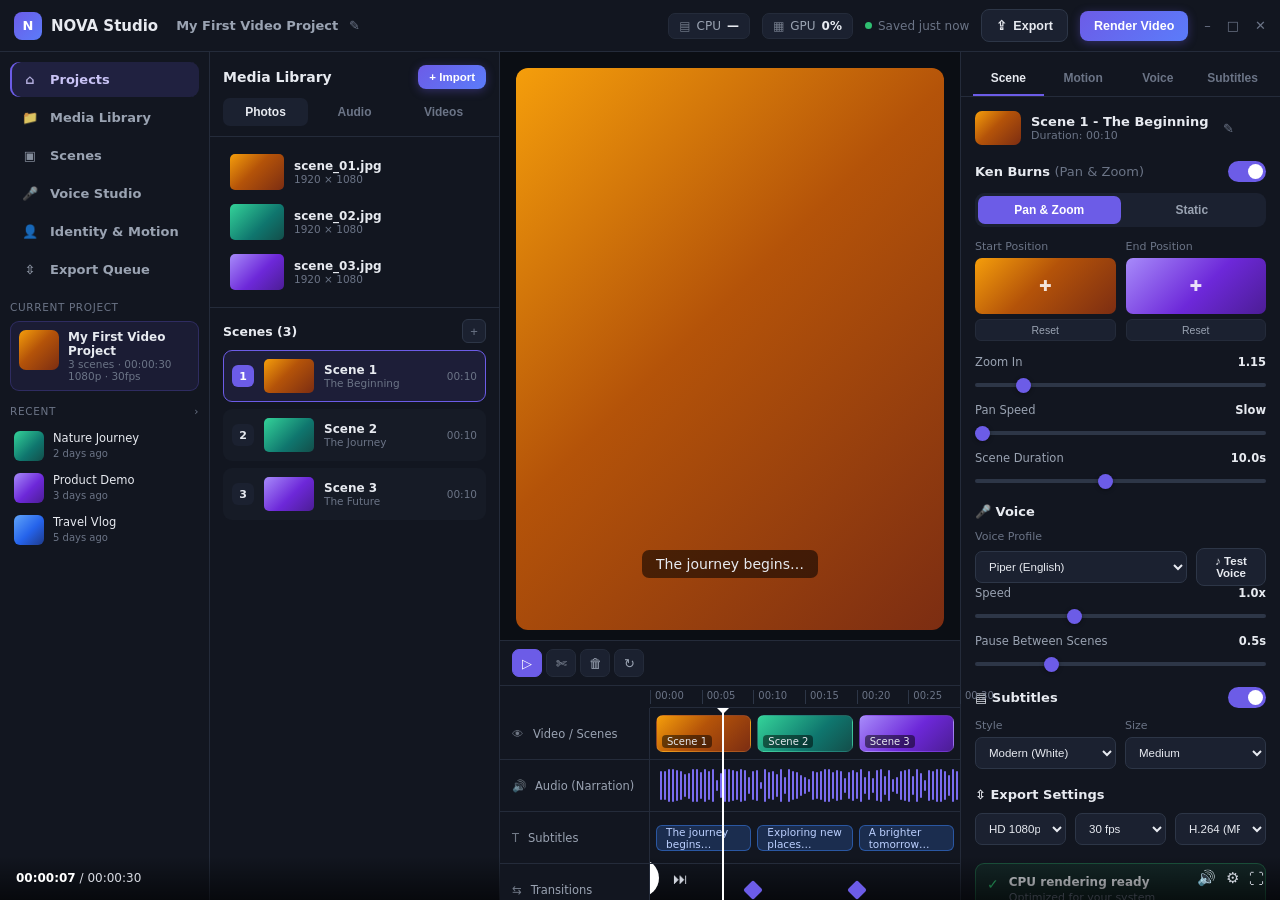
==== webapp/static/index.html @ 75156534 "Add NOVA Studio dashboard (web UI in a native window) + .exe packaging The main app is now a full st" ====
<!doctype html>
<html lang="en">
<head>
<meta charset="utf-8">
<meta name="viewport" content="width=device-width, initial-scale=1">
<title>NOVA Studio</title>
<link rel="stylesheet" href="css/app.css">
</head>
<body>
<div id="app">

  <!-- ===== TOP BAR ===== -->
  <header class="topbar">
    <div class="brand">
      <span class="logo">N</span>
      <span class="brand-name">NOVA Studio</span>
    </div>
    <div class="project-title">
      <span id="projectName">My First Video Project</span>
      <button class="icon-btn" title="Rename">&#9998;</button>
    </div>
    <div class="top-right">
      <div class="meter"><span class="meter-ic">&#9636;</span> CPU <b id="cpuPct">—</b></div>
      <div class="meter"><span class="meter-ic">&#9638;</span> GPU <b id="gpuPct">0%</b></div>
      <div class="saved"><span class="dot"></span> <span id="savedLabel">Saved just now</span></div>
      <button class="btn ghost" id="exportBtn"><span>&#8682;</span> Export</button>
      <button class="btn primary" id="renderBtn">Render Video</button>
      <div class="winctl"><span>&#8211;</span><span>&#9633;</span><span class="x">&#10005;</span></div>
    </div>
  </header>

  <div class="main">
    <!-- ===== LEFT NAV RAIL ===== -->
    <nav class="rail">
      <ul class="nav">
        <li class="nav-item active" data-view="projects"><span class="ni">&#8962;</span> Projects</li>
        <li class="nav-item" data-view="media"><span class="ni">&#128193;</span> Media Library</li>
        <li class="nav-item" data-view="scenes"><span class="ni">&#9635;</span> Scenes</li>
        <li class="nav-item" data-view="voice"><span class="ni">&#127908;</span> Voice Studio</li>
        <li class="nav-item" data-view="identity"><span class="ni">&#128100;</span> Identity &amp; Motion</li>
        <li class="nav-item" data-view="export"><span class="ni">&#8691;</span> Export Queue</li>
      </ul>
      <div class="rail-section">
        <div class="rail-h">Current Project</div>
        <div class="cur-project">
          <div class="cp-thumb grad-a"></div>
          <div class="cp-meta">
            <div class="cp-name">My First Video Project</div>
            <div class="cp-sub"><span id="cpScenes">3 scenes</span> &middot; <span id="cpDur">00:00:30</span></div>
            <div class="cp-sub">1080p &middot; 30fps</div>
          </div>
        </div>
      </div>
      <div class="rail-section">
        <div class="rail-h">Recent <span class="rail-more">&#8250;</span></div>
        <ul class="recent">
          <li><span class="rc-thumb grad-b"></span><span class="rc-t">Nature Journey<br><i>2 days ago</i></span></li>
          <li><span class="rc-thumb grad-c"></span><span class="rc-t">Product Demo<br><i>3 days ago</i></span></li>
          <li><span class="rc-thumb grad-d"></span><span class="rc-t">Travel Vlog<br><i>5 days ago</i></span></li>
        </ul>
      </div>
    </nav>

    <!-- ===== MEDIA LIBRARY COLUMN ===== -->
    <section class="library">
      <div class="lib-head">
        <h2>Media Library</h2>
        <button class="btn primary sm" id="importBtn">+ Import</button>
      </div>
      <div class="tabs" id="mediaTabs">
        <button class="tab active" data-tab="photos">Photos</button>
        <button class="tab" data-tab="audio">Audio</button>
        <button class="tab" data-tab="videos">Videos</button>
      </div>
      <div class="media-list" id="mediaList"><!-- filled by JS --></div>

      <div class="scenes-head">
        <h3>Scenes (<span id="sceneCount">3</span>)</h3>
        <button class="icon-btn add" id="addSceneBtn">+</button>
      </div>
      <div class="scene-list" id="sceneList"><!-- filled by JS --></div>
    </section>

    <!-- ===== CENTER: PREVIEW + TIMELINE ===== -->
    <section class="stage">
      <div class="preview">
        <div class="preview-canvas" id="previewCanvas">
          <div class="pv-frame grad-a" id="pvFrame"></div>
          <div class="pv-caption" id="pvCaption">The journey begins…</div>
        </div>
        <div class="transport">
          <span class="tc-time"><b id="curTime">00:00:07</b> / <span id="totTime">00:00:30</span></span>
          <div class="tc-mid">
            <button class="tc-btn" id="prevBtn">&#9198;</button>
            <button class="tc-play" id="playBtn">&#9654;</button>
            <button class="tc-btn" id="nextBtn">&#9197;</button>
          </div>
          <div class="tc-right">
            <button class="tc-btn" id="muteBtn">&#128266;</button>
            <button class="tc-btn">&#9881;</button>
            <button class="tc-btn">&#9974;</button>
          </div>
        </div>
      </div>

      <div class="timeline">
        <div class="tl-toolbar">
          <button class="tlb active">&#9655;</button>
          <button class="tlb">&#9988;</button>
          <button class="tlb">&#128465;</button>
          <button class="tlb">&#8635;</button>
        </div>
        <div class="tl-ruler" id="tlRuler"><!-- ticks --></div>
        <div class="tl-body">
          <div class="tl-row">
            <div class="tl-label"><span>&#128065;</span> Video / Scenes</div>
            <div class="tl-track" id="trackVideo"></div>
          </div>
          <div class="tl-row">
            <div class="tl-label"><span>&#128266;</span> Audio (Narration)</div>
            <div class="tl-track" id="trackAudio"><div class="waveform" id="waveform"></div></div>
          </div>
          <div class="tl-row">
            <div class="tl-label"><span>T</span> Subtitles</div>
            <div class="tl-track" id="trackSubs"></div>
          </div>
          <div class="tl-row">
            <div class="tl-label"><span>&#8646;</span> Transitions</div>
            <div class="tl-track" id="trackTrans"></div>
          </div>
          <div class="tl-playhead" id="playhead"></div>
        </div>
      </div>
    </section>

    <!-- ===== RIGHT PROPERTIES PANEL ===== -->
    <aside class="props">
      <div class="prop-tabs" id="propTabs">
        <button class="ptab active" data-ptab="scene">Scene</button>
        <button class="ptab" data-ptab="motion">Motion</button>
        <button class="ptab" data-ptab="voice">Voice</button>
        <button class="ptab" data-ptab="subs">Subtitles</button>
      </div>
      <div class="prop-body">
        <div class="scene-head">
          <div class="sh-thumb grad-a"></div>
          <div class="sh-meta">
            <div class="sh-name" id="shName">Scene 1 - The Beginning</div>
            <div class="sh-dur">Duration: <span id="shDur">00:10</span></div>
          </div>
          <button class="icon-btn">&#9998;</button>
        </div>

        <!-- Motion / Ken Burns -->
        <div class="prop-group">
          <div class="pg-head">
            <span>Ken Burns <i>(Pan &amp; Zoom)</i></span>
            <label class="switch"><input type="checkbox" id="kbToggle" checked><span class="slider"></span></label>
          </div>
          <div class="seg" id="kbSeg">
            <button class="seg-btn active" data-seg="panzoom">Pan &amp; Zoom</button>
            <button class="seg-btn" data-seg="static">Static</button>
          </div>
          <div class="pos-row">
            <div class="pos"><div class="pos-label">Start Position</div><div class="pos-thumb grad-b"><span class="crosshair">&#10010;</span></div><button class="mini">Reset</button></div>
            <div class="pos"><div class="pos-label">End Position</div><div class="pos-thumb grad-c"><span class="crosshair">&#10010;</span></div><button class="mini">Reset</button></div>
          </div>
          <div class="field"><div class="fl"><span>Zoom In</span><b id="zoomVal">1.15</b></div>
            <input type="range" id="zoom" min="1" max="2" step="0.01" value="1.15"></div>
          <div class="field"><div class="fl"><span>Pan Speed</span><b id="panVal">Slow</b></div>
            <input type="range" id="pan" min="0" max="2" step="1" value="0"></div>
          <div class="field"><div class="fl"><span>Scene Duration</span><b id="durVal">10.0s</b></div>
            <input type="range" id="dur" min="2" max="20" step="0.5" value="10"></div>
        </div>

        <!-- Voice -->
        <div class="prop-group">
          <div class="pg-head2"><span>&#127908; Voice</span></div>
          <div class="fl2">Voice Profile</div>
          <div class="row2">
            <select class="select" id="voiceSel"><option>Piper (English)</option></select>
            <button class="btn ghost sm" id="testVoiceBtn">&#9834; Test Voice</button>
          </div>
          <div class="field"><div class="fl"><span>Speed</span><b id="vspeedVal">1.0x</b></div>
            <input type="range" id="vspeed" min="0.5" max="2" step="0.1" value="1"></div>
          <div class="field"><div class="fl"><span>Pause Between Scenes</span><b id="vpauseVal">0.5s</b></div>
            <input type="range" id="vpause" min="0" max="2" step="0.1" value="0.5"></div>
        </div>

        <!-- Subtitles -->
        <div class="prop-group">
          <div class="pg-head">
            <span>&#9636; Subtitles</span>
            <label class="switch"><input type="checkbox" id="subToggle" checked><span class="slider"></span></label>
          </div>
          <div class="row2 grid2">
            <div><div class="fl2">Style</div><select class="select" id="subStyle"><option>Modern (White)</option><option>Bold (Yellow)</option><option>Boxed</option></select></div>
            <div><div class="fl2">Size</div><select class="select" id="subSize"><option>Small</option><option selected>Medium</option><option>Large</option></select></div>
          </div>
        </div>

        <!-- Export settings -->
        <div class="prop-group">
          <div class="pg-head2"><span>&#8691; Export Settings</span></div>
          <div class="row2 grid3">
            <select class="select" id="expRes"><option>HD 1080p</option><option>HD 720p</option><option>4K 2160p</option></select>
            <select class="select" id="expFps"><option>30 fps</option><option>24 fps</option><option>60 fps</option></select>
            <select class="select" id="expCodec"><option>H.264 (MP4)</option><option>H.265 (MP4)</option></select>
          </div>
        </div>

        <!-- Status cards -->
        <div class="status-card ok" id="cpuCard">
          <span class="sc-ic">&#10003;</span>
          <div><b>CPU rendering ready</b><i>Optimized for your system</i></div>
        </div>
        <div class="status-card info" id="gpuCard">
          <span class="sc-ic">&#9432;</span>
          <div><b>Talking-head generation unavailable</b><i>Requires NVIDIA GPU (CUDA) and approved models.</i></div>
        </div>
      </div>
    </aside>
  </div>

  <!-- toast / render overlay -->
  <div class="overlay" id="overlay">
    <div class="overlay-card">
      <div class="spinner" id="ovSpinner"></div>
      <div class="ov-title" id="ovTitle">Rendering…</div>
      <div class="ov-sub" id="ovSub"></div>
      <div class="ov-prog"><i id="ovBar"></i></div>
      <div class="ov-actions" id="ovActions"></div>
    </div>
  </div>
</div>
<input type="file" id="filePicker" multiple accept="image/*" style="display:none">
<script src="js/app.js"></script>
</body>
</html>
---- webapp/static/css/app.css ----
:root{
  --bg:#0b0e14; --panel:#121620; --panel2:#161b26; --panel3:#1b2130;
  --line:#242b3a; --line2:#2d3647;
  --txt:#e7eaf0; --txt2:#9aa3b2; --txt3:#6b7486;
  --accent:#6c5ce7; --accent2:#5b7cfa; --accent-grad:linear-gradient(135deg,#6c5ce7,#5b7cfa);
  --ok:#2fbf71; --info:#3b82f6; --warn:#f0a93b;
  --radius:10px;
}
*{box-sizing:border-box;margin:0;padding:0}
html,body{height:100%}
body{font-family:"Segoe UI","DejaVu Sans",system-ui,sans-serif;background:var(--bg);color:var(--txt);font-size:13px;overflow:hidden}
#app{display:flex;flex-direction:column;height:100vh}
b{font-weight:600}
.icon-btn{background:none;border:none;color:var(--txt3);cursor:pointer;font-size:13px;padding:2px 5px;border-radius:5px}
.icon-btn:hover{color:var(--txt);background:var(--panel3)}
.btn{border:none;border-radius:8px;cursor:pointer;font-size:12.5px;font-weight:600;padding:8px 14px;color:#fff;display:inline-flex;align-items:center;gap:6px}
.btn.primary{background:var(--accent-grad);box-shadow:0 2px 10px rgba(108,92,231,.35)}
.btn.primary:hover{filter:brightness(1.08)}
.btn.ghost{background:var(--panel3);color:var(--txt);border:1px solid var(--line2)}
.btn.ghost:hover{background:var(--line)}
.btn.sm{padding:6px 11px;font-size:11.5px}

/* ===== TOP BAR ===== */
.topbar{height:52px;display:flex;align-items:center;gap:18px;padding:0 14px;background:var(--panel);border-bottom:1px solid var(--line);flex:0 0 auto}
.brand{display:flex;align-items:center;gap:9px}
.logo{width:28px;height:28px;border-radius:8px;background:var(--accent-grad);display:grid;place-items:center;font-weight:800;color:#fff}
.brand-name{font-weight:700;font-size:15px}
.project-title{display:flex;align-items:center;gap:6px;color:var(--txt2);font-weight:600}
.top-right{margin-left:auto;display:flex;align-items:center;gap:12px}
.meter{display:flex;align-items:center;gap:6px;color:var(--txt2);font-size:12px;background:var(--panel3);padding:5px 10px;border-radius:7px;border:1px solid var(--line)}
.meter b{color:var(--txt)}
.meter-ic{opacity:.7}
.saved{display:flex;align-items:center;gap:6px;color:var(--txt3);font-size:12px}
.saved .dot{width:7px;height:7px;border-radius:50%;background:var(--ok)}
.winctl{display:flex;gap:16px;color:var(--txt3);margin-left:4px}
.winctl span{cursor:pointer}.winctl .x:hover{color:#e5533d}

/* ===== LAYOUT ===== */
.main{flex:1;display:flex;min-height:0}
.rail{width:210px;flex:0 0 210px;background:var(--panel);border-right:1px solid var(--line);padding:10px;overflow-y:auto}
.library{width:290px;flex:0 0 290px;background:var(--panel);border-right:1px solid var(--line);display:flex;flex-direction:column;min-height:0}
.stage{flex:1;display:flex;flex-direction:column;min-width:0;background:var(--bg)}
.props{width:320px;flex:0 0 320px;background:var(--panel);border-left:1px solid var(--line);display:flex;flex-direction:column;min-height:0}

/* ===== NAV ===== */
.nav{list-style:none;margin-bottom:8px}
.nav-item{display:flex;align-items:center;gap:11px;padding:10px 11px;border-radius:9px;color:var(--txt2);cursor:pointer;font-weight:600;margin-bottom:3px}
.nav-item .ni{width:18px;text-align:center;opacity:.85}
.nav-item:hover{background:var(--panel3);color:var(--txt)}
.nav-item.active{background:rgba(108,92,231,.16);color:#c9c3f5;box-shadow:inset 2px 0 0 var(--accent)}
.rail-section{margin-top:14px}
.rail-h{font-size:10.5px;text-transform:uppercase;letter-spacing:.06em;color:var(--txt3);margin-bottom:8px;display:flex;justify-content:space-between}
.cur-project{display:flex;gap:9px;padding:8px;background:rgba(108,92,231,.1);border:1px solid rgba(108,92,231,.25);border-radius:9px}
.cp-thumb{width:40px;height:40px;border-radius:7px;flex:0 0 40px}
.cp-name{font-size:12px;font-weight:600}
.cp-sub{font-size:10.5px;color:var(--txt3)}
.recent{list-style:none}
.recent li{display:flex;gap:9px;align-items:center;padding:6px 4px;border-radius:7px;cursor:pointer}
.recent li:hover{background:var(--panel3)}
.rc-thumb{width:30px;height:30px;border-radius:6px;flex:0 0 30px}
.rc-t{font-size:11.5px;line-height:1.3}.rc-t i{color:var(--txt3);font-size:10px;font-style:normal}

/* ===== MEDIA LIBRARY ===== */
.lib-head{display:flex;align-items:center;justify-content:space-between;padding:13px 13px 9px}
.lib-head h2{font-size:14px}
.tabs{display:flex;gap:4px;padding:0 13px 10px;border-bottom:1px solid var(--line)}
.tab{flex:1;background:none;border:none;color:var(--txt3);padding:7px;border-radius:7px;cursor:pointer;font-weight:600;font-size:12px}
.tab.active{background:var(--panel3);color:var(--txt)}
.media-list{padding:10px 13px;overflow-y:auto;max-height:230px;border-bottom:1px solid var(--line)}
.media-item{display:flex;gap:10px;align-items:center;padding:7px;border-radius:8px;cursor:pointer}
.media-item:hover{background:var(--panel3)}
.mi-thumb{width:54px;height:36px;border-radius:5px;flex:0 0 54px}
.mi-name{font-size:12px;font-weight:600}
.mi-sub{font-size:10.5px;color:var(--txt3)}
.empty{color:var(--txt3);font-size:12px;padding:14px;text-align:center}
.scenes-head{display:flex;justify-content:space-between;align-items:center;padding:11px 13px 7px}
.scenes-head h3{font-size:12.5px}
.icon-btn.add{background:var(--panel3);border:1px solid var(--line2);width:24px;height:24px;border-radius:6px}
.scene-list{padding:0 13px 13px;overflow-y:auto;flex:1}
.scene-card{display:flex;gap:10px;align-items:center;padding:8px;border-radius:9px;border:1px solid transparent;cursor:pointer;margin-bottom:7px;background:var(--panel2)}
.scene-card:hover{border-color:var(--line2)}
.scene-card.active{border-color:var(--accent);background:rgba(108,92,231,.12)}
.sc-num{width:22px;height:22px;border-radius:6px;background:var(--panel3);display:grid;place-items:center;font-size:11px;font-weight:700;flex:0 0 22px}
.scene-card.active .sc-num{background:var(--accent);color:#fff}
.sc-thumb{width:50px;height:34px;border-radius:5px;flex:0 0 50px}
.sc-name{font-size:12px;font-weight:600}
.sc-sub{font-size:10.5px;color:var(--txt3)}
.sc-dur{margin-left:auto;font-size:10.5px;color:var(--txt3)}

/* ===== PREVIEW ===== */
.preview{flex:1;display:flex;flex-direction:column;padding:16px 16px 10px;min-height:0}
.preview-canvas{flex:1;position:relative;border-radius:12px;overflow:hidden;background:#000;display:grid;place-items:center;min-height:0}
.pv-frame{position:absolute;inset:0}
.pv-caption{position:absolute;bottom:52px;left:50%;transform:translateX(-50%);background:rgba(0,0,0,.55);padding:6px 14px;border-radius:7px;font-size:14px;font-weight:500}
.transport{position:absolute;left:0;right:0;bottom:0;height:44px;display:flex;align-items:center;gap:14px;padding:0 16px;background:linear-gradient(transparent,rgba(0,0,0,.6))}
.tc-time{font-size:12px;color:#d7dae2}.tc-time b{color:#fff}
.tc-mid{position:absolute;left:50%;transform:translateX(-50%);display:flex;align-items:center;gap:14px}
.tc-right{margin-left:auto;display:flex;gap:10px}
.tc-btn{background:none;border:none;color:#cfd3dc;cursor:pointer;font-size:15px}
.tc-btn:hover{color:#fff}
.tc-play{width:38px;height:38px;border-radius:50%;border:none;background:#fff;color:#111;cursor:pointer;font-size:14px;display:grid;place-items:center}

/* ===== TIMELINE ===== */
.timeline{height:260px;flex:0 0 260px;background:var(--panel);border-top:1px solid var(--line);display:flex;flex-direction:column}
.tl-toolbar{display:flex;gap:4px;padding:8px 12px;border-bottom:1px solid var(--line)}
.tlb{width:30px;height:28px;border-radius:7px;background:var(--panel3);border:1px solid var(--line);color:var(--txt2);cursor:pointer}
.tlb.active{background:var(--accent);color:#fff;border-color:var(--accent)}
.tl-ruler{height:22px;margin-left:150px;position:relative;border-bottom:1px solid var(--line);color:var(--txt3);font-size:10px}
.tl-ruler .tick{position:absolute;top:4px;border-left:1px solid var(--line2);padding-left:4px;height:14px}
.tl-body{flex:1;position:relative;overflow:hidden}
.tl-row{display:flex;height:52px;border-bottom:1px solid var(--line)}
.tl-label{width:150px;flex:0 0 150px;display:flex;align-items:center;gap:9px;padding:0 12px;color:var(--txt2);font-size:11.5px;border-right:1px solid var(--line);background:var(--panel)}
.tl-label span{opacity:.7}
.tl-track{flex:1;position:relative;padding:7px 6px;display:flex;gap:6px}
.tl-clip{height:100%;border-radius:7px;position:relative;overflow:hidden;border:1px solid rgba(255,255,255,.08)}
.tl-clip .cl-name{position:absolute;bottom:3px;left:5px;font-size:10px;background:rgba(0,0,0,.5);padding:1px 5px;border-radius:4px}
.waveform{position:absolute;inset:7px 6px;background:
  repeating-linear-gradient(90deg,rgba(108,92,231,.75) 0 2px,transparent 2px 4px);
  border-radius:6px;-webkit-mask:linear-gradient(#000 0 0);mask-image:url(#wave)}
.wave-bars{display:flex;align-items:center;gap:2px;height:100%;padding:0 4px}
.wave-bars i{flex:1;background:#7a6cf0;border-radius:2px;min-width:2px}
.sub-block{height:26px;align-self:center;background:rgba(59,130,246,.22);border:1px solid rgba(59,130,246,.5);border-radius:6px;display:flex;align-items:center;padding:0 9px;font-size:10.5px;color:#bcd0ff}
.trans-diamond{width:14px;height:14px;background:var(--accent);transform:rotate(45deg);align-self:center;border-radius:2px}
.tl-playhead{position:absolute;top:0;bottom:0;width:2px;background:#fff;left:280px;pointer-events:none}
.tl-playhead::before{content:"";position:absolute;top:0;left:-5px;border:6px solid transparent;border-top-color:#fff;border-bottom:none}

/* ===== PROPERTIES ===== */
.prop-tabs{display:flex;padding:10px 12px 0;gap:4px;border-bottom:1px solid var(--line)}
.ptab{flex:1;background:none;border:none;color:var(--txt3);padding:9px 0;cursor:pointer;font-weight:600;font-size:12px;border-bottom:2px solid transparent}
.ptab.active{color:var(--txt);border-bottom-color:var(--accent)}
.prop-body{padding:14px;overflow-y:auto;flex:1}
.scene-head{display:flex;gap:10px;align-items:center;margin-bottom:16px}
.sh-thumb{width:46px;height:34px;border-radius:7px;flex:0 0 46px}
.sh-name{font-size:13px;font-weight:600}
.sh-dur{font-size:11px;color:var(--txt3)}
.prop-group{margin-bottom:18px}
.pg-head{display:flex;justify-content:space-between;align-items:center;margin-bottom:11px;font-weight:600}
.pg-head i{color:var(--txt3);font-weight:400;font-style:normal}
.pg-head2{font-weight:600;margin-bottom:11px}
.seg{display:flex;background:var(--panel3);border-radius:9px;padding:3px;margin-bottom:13px}
.seg-btn{flex:1;background:none;border:none;color:var(--txt2);padding:7px;border-radius:7px;cursor:pointer;font-weight:600;font-size:12px}
.seg-btn.active{background:var(--accent);color:#fff}
.pos-row{display:flex;gap:10px;margin-bottom:14px}
.pos{flex:1}
.pos-label{font-size:11px;color:var(--txt3);margin-bottom:5px}
.pos-thumb{height:56px;border-radius:7px;position:relative;display:grid;place-items:center}
.crosshair{color:#fff;opacity:.85;font-size:15px}
.mini{width:100%;margin-top:5px;background:var(--panel3);border:1px solid var(--line);color:var(--txt2);border-radius:6px;padding:4px;cursor:pointer;font-size:10.5px}
.field{margin-bottom:13px}
.fl{display:flex;justify-content:space-between;font-size:11.5px;color:var(--txt2);margin-bottom:6px}
.fl b{color:var(--txt)}
.fl2{font-size:11px;color:var(--txt3);margin-bottom:5px}
input[type=range]{-webkit-appearance:none;width:100%;height:4px;border-radius:3px;background:var(--line2);outline:none}
input[type=range]::-webkit-slider-thumb{-webkit-appearance:none;width:15px;height:15px;border-radius:50%;background:var(--accent);cursor:pointer;box-shadow:0 1px 4px rgba(0,0,0,.4)}
input[type=range]::-moz-range-thumb{width:15px;height:15px;border:none;border-radius:50%;background:var(--accent);cursor:pointer}
.row2{display:flex;gap:9px;align-items:center}
.grid2{display:grid;grid-template-columns:1fr 1fr}
.grid3{display:grid;grid-template-columns:1fr 1fr 1fr}
.select{width:100%;background:var(--panel3);border:1px solid var(--line2);color:var(--txt);padding:8px 9px;border-radius:7px;font-size:11.5px;cursor:pointer}
.switch{position:relative;display:inline-block;width:38px;height:21px}
.switch input{display:none}
.switch .slider{position:absolute;inset:0;background:var(--line2);border-radius:21px;transition:.2s;cursor:pointer}
.switch .slider::before{content:"";position:absolute;width:15px;height:15px;left:3px;top:3px;background:#fff;border-radius:50%;transition:.2s}
.switch input:checked + .slider{background:var(--accent)}
.switch input:checked + .slider::before{transform:translateX(17px)}
.status-card{display:flex;gap:10px;align-items:flex-start;padding:11px;border-radius:9px;margin-bottom:10px}
.status-card.ok{background:rgba(47,191,113,.1);border:1px solid rgba(47,191,113,.3)}
.status-card.info{background:rgba(59,130,246,.1);border:1px solid rgba(59,130,246,.3)}
.sc-ic{font-size:14px;margin-top:1px}
.status-card.ok .sc-ic{color:var(--ok)}.status-card.info .sc-ic{color:var(--info)}
.status-card b{display:block;font-size:12px}
.status-card i{font-style:normal;font-size:11px;color:var(--txt3)}

/* ===== OVERLAY ===== */
.overlay{position:fixed;inset:0;background:rgba(5,7,12,.78);display:none;place-items:center;z-index:50}
.overlay.show{display:grid}
.overlay-card{background:var(--panel2);border:1px solid var(--line2);border-radius:14px;padding:28px 32px;width:380px;text-align:center}
.spinner{width:38px;height:38px;border:3px solid var(--line2);border-top-color:var(--accent);border-radius:50%;margin:0 auto 14px;animation:spin 1s linear infinite}
.spinner.hide{display:none}
@keyframes spin{to{transform:rotate(360deg)}}
.ov-title{font-size:15px;font-weight:600;margin-bottom:6px}
.ov-sub{font-size:12px;color:var(--txt2);margin-bottom:14px;min-height:16px;white-space:pre-wrap}
.ov-prog{height:7px;background:var(--line2);border-radius:5px;overflow:hidden;margin-bottom:16px}
.ov-prog i{display:block;height:100%;width:0;background:var(--accent-grad);transition:width .3s}
.ov-actions{display:flex;gap:9px;justify-content:center}

/* gradient placeholders (sample scene thumbnails, no copyrighted images) */
.grad-a{background:linear-gradient(135deg,#f59e0b,#b45309 45%,#7c2d12)}
.grad-b{background:linear-gradient(135deg,#34d399,#0f766e 60%,#134e4a)}
.grad-c{background:linear-gradient(135deg,#a78bfa,#6d28d9 55%,#4c1d95)}
.grad-d{background:linear-gradient(135deg,#60a5fa,#2563eb 55%,#1e3a8a)}
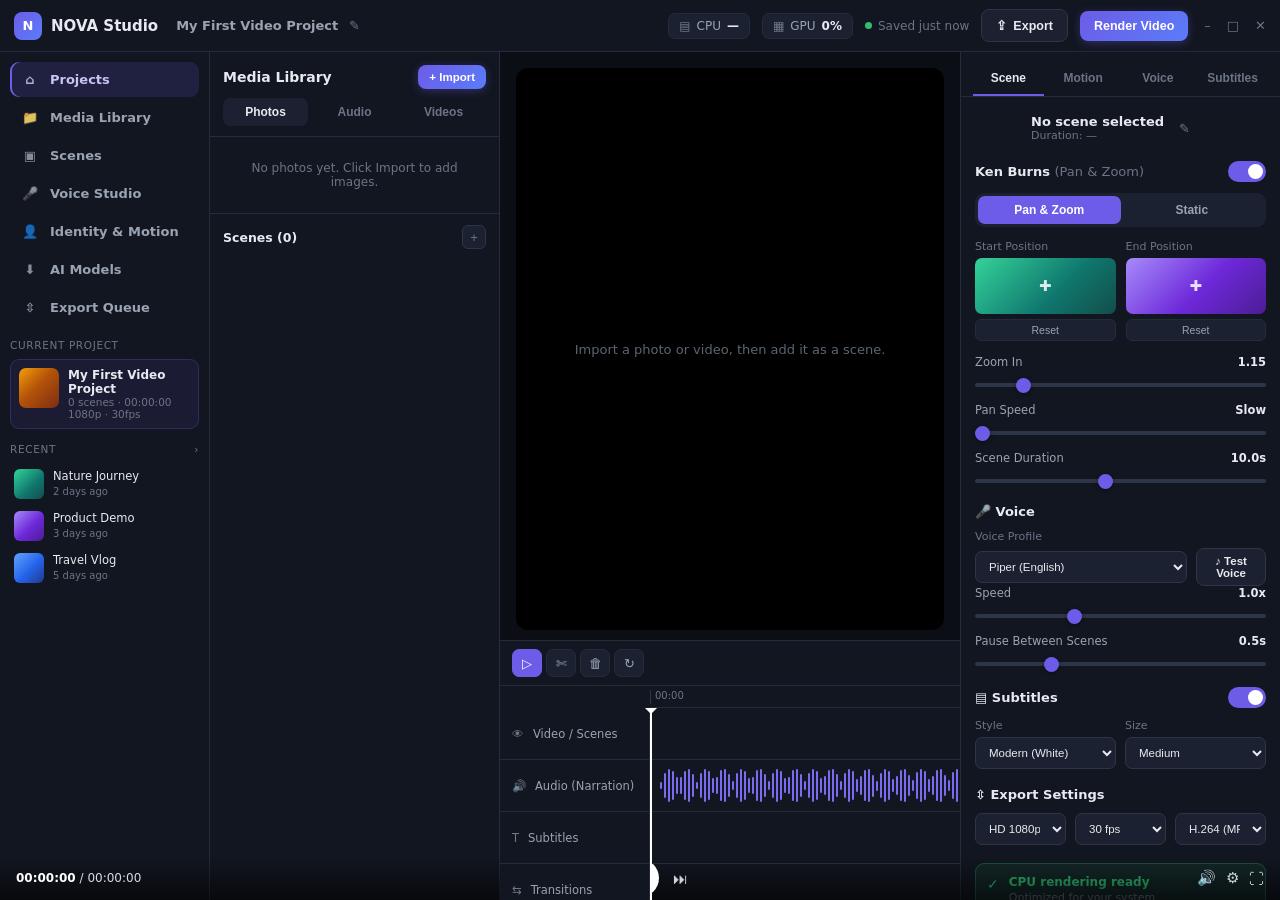
==== commit d09828e4: "Make the dashboard editor fully functional + add AI model downloader Fixes the issues seen on the in" ====
--- a/webapp/static/index.html
+++ b/webapp/static/index.html
@@ -38,6 +38,7 @@
         <li class="nav-item" data-view="scenes"><span class="ni">&#9635;</span> Scenes</li>
         <li class="nav-item" data-view="voice"><span class="ni">&#127908;</span> Voice Studio</li>
         <li class="nav-item" data-view="identity"><span class="ni">&#128100;</span> Identity &amp; Motion</li>
+        <li class="nav-item" data-view="models"><span class="ni">&#11015;</span> AI Models</li>
         <li class="nav-item" data-view="export"><span class="ni">&#8691;</span> Export Queue</li>
       </ul>
       <div class="rail-section">
@@ -86,6 +87,9 @@
       <div class="preview">
         <div class="preview-canvas" id="previewCanvas">
           <div class="pv-frame grad-a" id="pvFrame"></div>
+          <img class="pv-img" id="pvImg" alt="" style="display:none">
+          <video class="pv-img" id="pvVid" style="display:none" muted></video>
+          <div class="pv-empty" id="pvEmpty">Import a photo or video, then add it as a scene.</div>
           <div class="pv-caption" id="pvCaption">The journey begins…</div>
         </div>
         <div class="transport">
@@ -223,6 +227,21 @@
   </div>
 
   <!-- toast / render overlay -->
+  <!-- AI Models modal -->
+  <div class="overlay" id="modelsModal">
+    <div class="overlay-card" style="width:520px;text-align:left">
+      <div style="display:flex;justify-content:space-between;align-items:center;margin-bottom:6px">
+        <div class="ov-title" style="margin:0">AI Models</div>
+        <button class="icon-btn" id="modelsClose">&#10005;</button>
+      </div>
+      <div class="ov-sub" style="margin-bottom:14px">
+        Download the AI that runs on your PC. These work on CPU / Intel graphics.
+        Talking-head avatar video needs an NVIDIA GPU and is not offered here.
+      </div>
+      <div id="modelsList"></div>
+    </div>
+  </div>
+
   <div class="overlay" id="overlay">
     <div class="overlay-card">
       <div class="spinner" id="ovSpinner"></div>
--- a/webapp/static/css/app.css
+++ b/webapp/static/css/app.css
@@ -91,6 +91,10 @@
 .preview{flex:1;display:flex;flex-direction:column;padding:16px 16px 10px;min-height:0}
 .preview-canvas{flex:1;position:relative;border-radius:12px;overflow:hidden;background:#000;display:grid;place-items:center;min-height:0}
 .pv-frame{position:absolute;inset:0}
+.pv-img{position:absolute;inset:0;width:100%;height:100%;object-fit:contain;background:#000}
+.pv-empty{position:absolute;inset:0;display:grid;place-items:center;color:#5b6472;font-size:13px;text-align:center;padding:20px}
+.mi-thumb img,.sc-thumb img,.cp-thumb img,.sh-thumb img{width:100%;height:100%;object-fit:cover;border-radius:inherit;display:block}
+.tl-clip img{width:100%;height:100%;object-fit:cover}
 .pv-caption{position:absolute;bottom:52px;left:50%;transform:translateX(-50%);background:rgba(0,0,0,.55);padding:6px 14px;border-radius:7px;font-size:14px;font-weight:500}
 .transport{position:absolute;left:0;right:0;bottom:0;height:44px;display:flex;align-items:center;gap:14px;padding:0 16px;background:linear-gradient(transparent,rgba(0,0,0,.6))}
 .tc-time{font-size:12px;color:#d7dae2}.tc-time b{color:#fff}
@@ -189,3 +193,7 @@
 .grad-b{background:linear-gradient(135deg,#34d399,#0f766e 60%,#134e4a)}
 .grad-c{background:linear-gradient(135deg,#a78bfa,#6d28d9 55%,#4c1d95)}
 .grad-d{background:linear-gradient(135deg,#60a5fa,#2563eb 55%,#1e3a8a)}
+
+/* inline status colors (used by the AI Models panel) */
+.ok{color:var(--ok)}
+.no{color:#e5674b}
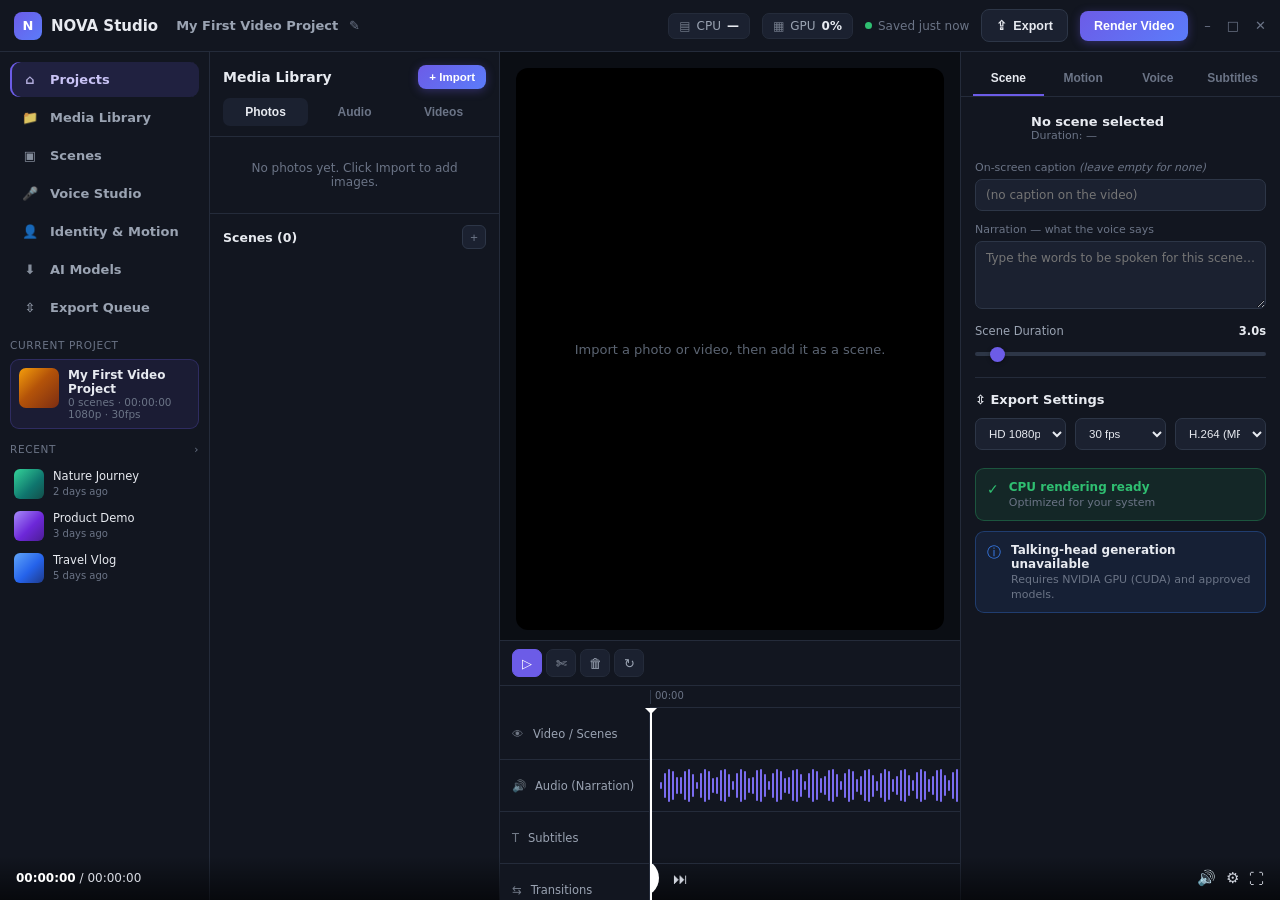
==== commit 4450c1c5: "Functional right-panel tabs, working left-nav pages, fix filename-as-caption Addresses the installed" ====
--- a/webapp/static/index.html
+++ b/webapp/static/index.html
@@ -90,7 +90,7 @@
           <img class="pv-img" id="pvImg" alt="" style="display:none">
           <video class="pv-img" id="pvVid" style="display:none" muted></video>
           <div class="pv-empty" id="pvEmpty">Import a photo or video, then add it as a scene.</div>
-          <div class="pv-caption" id="pvCaption">The journey begins…</div>
+          <div class="pv-caption" id="pvCaption"></div>
         </div>
         <div class="transport">
           <span class="tc-time"><b id="curTime">00:00:07</b> / <span id="totTime">00:00:30</span></span>
@@ -149,14 +149,24 @@
         <div class="scene-head">
           <div class="sh-thumb grad-a"></div>
           <div class="sh-meta">
-            <div class="sh-name" id="shName">Scene 1 - The Beginning</div>
-            <div class="sh-dur">Duration: <span id="shDur">00:10</span></div>
-          </div>
-          <button class="icon-btn">&#9998;</button>
-        </div>
-
-        <!-- Motion / Ken Burns -->
-        <div class="prop-group">
+            <div class="sh-name" id="shName">No scene selected</div>
+            <div class="sh-dur">Duration: <span id="shDur">—</span></div>
+          </div>
+        </div>
+
+        <!-- ===== SCENE pane ===== -->
+        <div class="pane" id="pane-scene">
+          <div class="fl2">On-screen caption <i>(leave empty for none)</i></div>
+          <input class="inp2" id="capInput" placeholder="(no caption on the video)">
+          <div class="fl2" style="margin-top:12px">Narration — what the voice says</div>
+          <textarea class="inp2 ta" id="narrInput" rows="3"
+            placeholder="Type the words to be spoken for this scene…"></textarea>
+          <div class="field" style="margin-top:12px"><div class="fl"><span>Scene Duration</span><b id="durVal">3.0s</b></div>
+            <input type="range" id="dur" min="2" max="20" step="0.5" value="3"></div>
+        </div>
+
+        <!-- ===== MOTION pane ===== -->
+        <div class="pane" id="pane-motion" style="display:none">
           <div class="pg-head">
             <span>Ken Burns <i>(Pan &amp; Zoom)</i></span>
             <label class="switch"><input type="checkbox" id="kbToggle" checked><span class="slider"></span></label>
@@ -165,46 +175,45 @@
             <button class="seg-btn active" data-seg="panzoom">Pan &amp; Zoom</button>
             <button class="seg-btn" data-seg="static">Static</button>
           </div>
-          <div class="pos-row">
-            <div class="pos"><div class="pos-label">Start Position</div><div class="pos-thumb grad-b"><span class="crosshair">&#10010;</span></div><button class="mini">Reset</button></div>
-            <div class="pos"><div class="pos-label">End Position</div><div class="pos-thumb grad-c"><span class="crosshair">&#10010;</span></div><button class="mini">Reset</button></div>
-          </div>
-          <div class="field"><div class="fl"><span>Zoom In</span><b id="zoomVal">1.15</b></div>
-            <input type="range" id="zoom" min="1" max="2" step="0.01" value="1.15"></div>
+          <div class="field"><div class="fl"><span>Zoom In</span><b id="zoomVal">1.12</b></div>
+            <input type="range" id="zoom" min="1" max="2" step="0.01" value="1.12"></div>
           <div class="field"><div class="fl"><span>Pan Speed</span><b id="panVal">Slow</b></div>
             <input type="range" id="pan" min="0" max="2" step="1" value="0"></div>
-          <div class="field"><div class="fl"><span>Scene Duration</span><b id="durVal">10.0s</b></div>
-            <input type="range" id="dur" min="2" max="20" step="0.5" value="10"></div>
-        </div>
-
-        <!-- Voice -->
-        <div class="prop-group">
-          <div class="pg-head2"><span>&#127908; Voice</span></div>
+          <div class="fl2" style="margin-top:8px">Motion animates still photos. Realistic
+            character/talking-head motion needs an NVIDIA GPU (see Identity &amp; Motion).</div>
+        </div>
+
+        <!-- ===== VOICE pane ===== -->
+        <div class="pane" id="pane-voice" style="display:none">
           <div class="fl2">Voice Profile</div>
           <div class="row2">
-            <select class="select" id="voiceSel"><option>Piper (English)</option></select>
-            <button class="btn ghost sm" id="testVoiceBtn">&#9834; Test Voice</button>
-          </div>
-          <div class="field"><div class="fl"><span>Speed</span><b id="vspeedVal">1.0x</b></div>
+            <select class="select" id="voiceSel"><option>Piper (none installed)</option></select>
+            <button class="btn ghost sm" id="testVoiceBtn">&#9834; Test</button>
+          </div>
+          <div class="field" style="margin-top:10px"><div class="fl"><span>Speed</span><b id="vspeedVal">1.0x</b></div>
             <input type="range" id="vspeed" min="0.5" max="2" step="0.1" value="1"></div>
           <div class="field"><div class="fl"><span>Pause Between Scenes</span><b id="vpauseVal">0.5s</b></div>
             <input type="range" id="vpause" min="0" max="2" step="0.1" value="0.5"></div>
-        </div>
-
-        <!-- Subtitles -->
-        <div class="prop-group">
+          <div class="fl2" id="voiceHint" style="margin-top:8px">No voice installed —
+            open <b>AI Models</b> and download the narration voice to enable voice-over.</div>
+        </div>
+
+        <!-- ===== SUBTITLES pane ===== -->
+        <div class="pane" id="pane-subs" style="display:none">
           <div class="pg-head">
-            <span>&#9636; Subtitles</span>
+            <span>Burn subtitles into the video</span>
             <label class="switch"><input type="checkbox" id="subToggle" checked><span class="slider"></span></label>
           </div>
-          <div class="row2 grid2">
+          <div class="row2 grid2" style="margin-top:8px">
             <div><div class="fl2">Style</div><select class="select" id="subStyle"><option>Modern (White)</option><option>Bold (Yellow)</option><option>Boxed</option></select></div>
             <div><div class="fl2">Size</div><select class="select" id="subSize"><option>Small</option><option selected>Medium</option><option>Large</option></select></div>
           </div>
-        </div>
-
-        <!-- Export settings -->
-        <div class="prop-group">
+          <div class="fl2" style="margin-top:10px">Subtitles show each scene's narration
+            text, timed to the voice-over.</div>
+        </div>
+
+        <!-- Always-visible: export + status -->
+        <div class="prop-group" style="margin-top:18px;border-top:1px solid var(--line);padding-top:14px">
           <div class="pg-head2"><span>&#8691; Export Settings</span></div>
           <div class="row2 grid3">
             <select class="select" id="expRes"><option>HD 1080p</option><option>HD 720p</option><option>4K 2160p</option></select>
@@ -212,8 +221,6 @@
             <select class="select" id="expCodec"><option>H.264 (MP4)</option><option>H.265 (MP4)</option></select>
           </div>
         </div>
-
-        <!-- Status cards -->
         <div class="status-card ok" id="cpuCard">
           <span class="sc-ic">&#10003;</span>
           <div><b>CPU rendering ready</b><i>Optimized for your system</i></div>
@@ -242,6 +249,17 @@
     </div>
   </div>
 
+  <!-- Generic left-nav page modal (Projects, Media Library, Scenes, Voice Studio, Identity & Motion, Export Queue) -->
+  <div class="overlay" id="pageModal">
+    <div class="overlay-card" style="width:600px;max-height:80vh;overflow:auto;text-align:left">
+      <div style="display:flex;justify-content:space-between;align-items:center;margin-bottom:12px">
+        <div class="ov-title" id="pageTitle" style="margin:0">Page</div>
+        <button class="icon-btn" id="pageClose">&#10005;</button>
+      </div>
+      <div id="pageBody"></div>
+    </div>
+  </div>
+
   <div class="overlay" id="overlay">
     <div class="overlay-card">
       <div class="spinner" id="ovSpinner"></div>
--- a/webapp/static/css/app.css
+++ b/webapp/static/css/app.css
@@ -197,3 +197,17 @@
 /* inline status colors (used by the AI Models panel) */
 .ok{color:var(--ok)}
 .no{color:#e5674b}
+
+/* right-panel tab panes + text inputs */
+.pane{animation:fade .15s ease}
+@keyframes fade{from{opacity:0}to{opacity:1}}
+.inp2{width:100%;background:var(--panel3);border:1px solid var(--line2);color:var(--txt);
+  border-radius:7px;padding:8px 10px;font-size:12px;font-family:inherit}
+.inp2:focus{outline:none;border-color:var(--accent)}
+.inp2.ta{resize:vertical;min-height:52px;line-height:1.4}
+.page-row{display:flex;gap:12px;align-items:center;padding:10px 0;border-bottom:1px solid var(--line)}
+.page-row .pr-thumb{width:64px;height:40px;border-radius:5px;flex:0 0 64px;object-fit:cover}
+.page-grid{display:grid;grid-template-columns:repeat(3,1fr);gap:10px}
+.page-grid .g-item{background:var(--panel3);border:1px solid var(--line);border-radius:8px;overflow:hidden;cursor:pointer}
+.page-grid .g-item img{width:100%;height:80px;object-fit:cover;display:block}
+.page-grid .g-cap{padding:6px 8px;font-size:10.5px;color:var(--txt2);white-space:nowrap;overflow:hidden;text-overflow:ellipsis}
